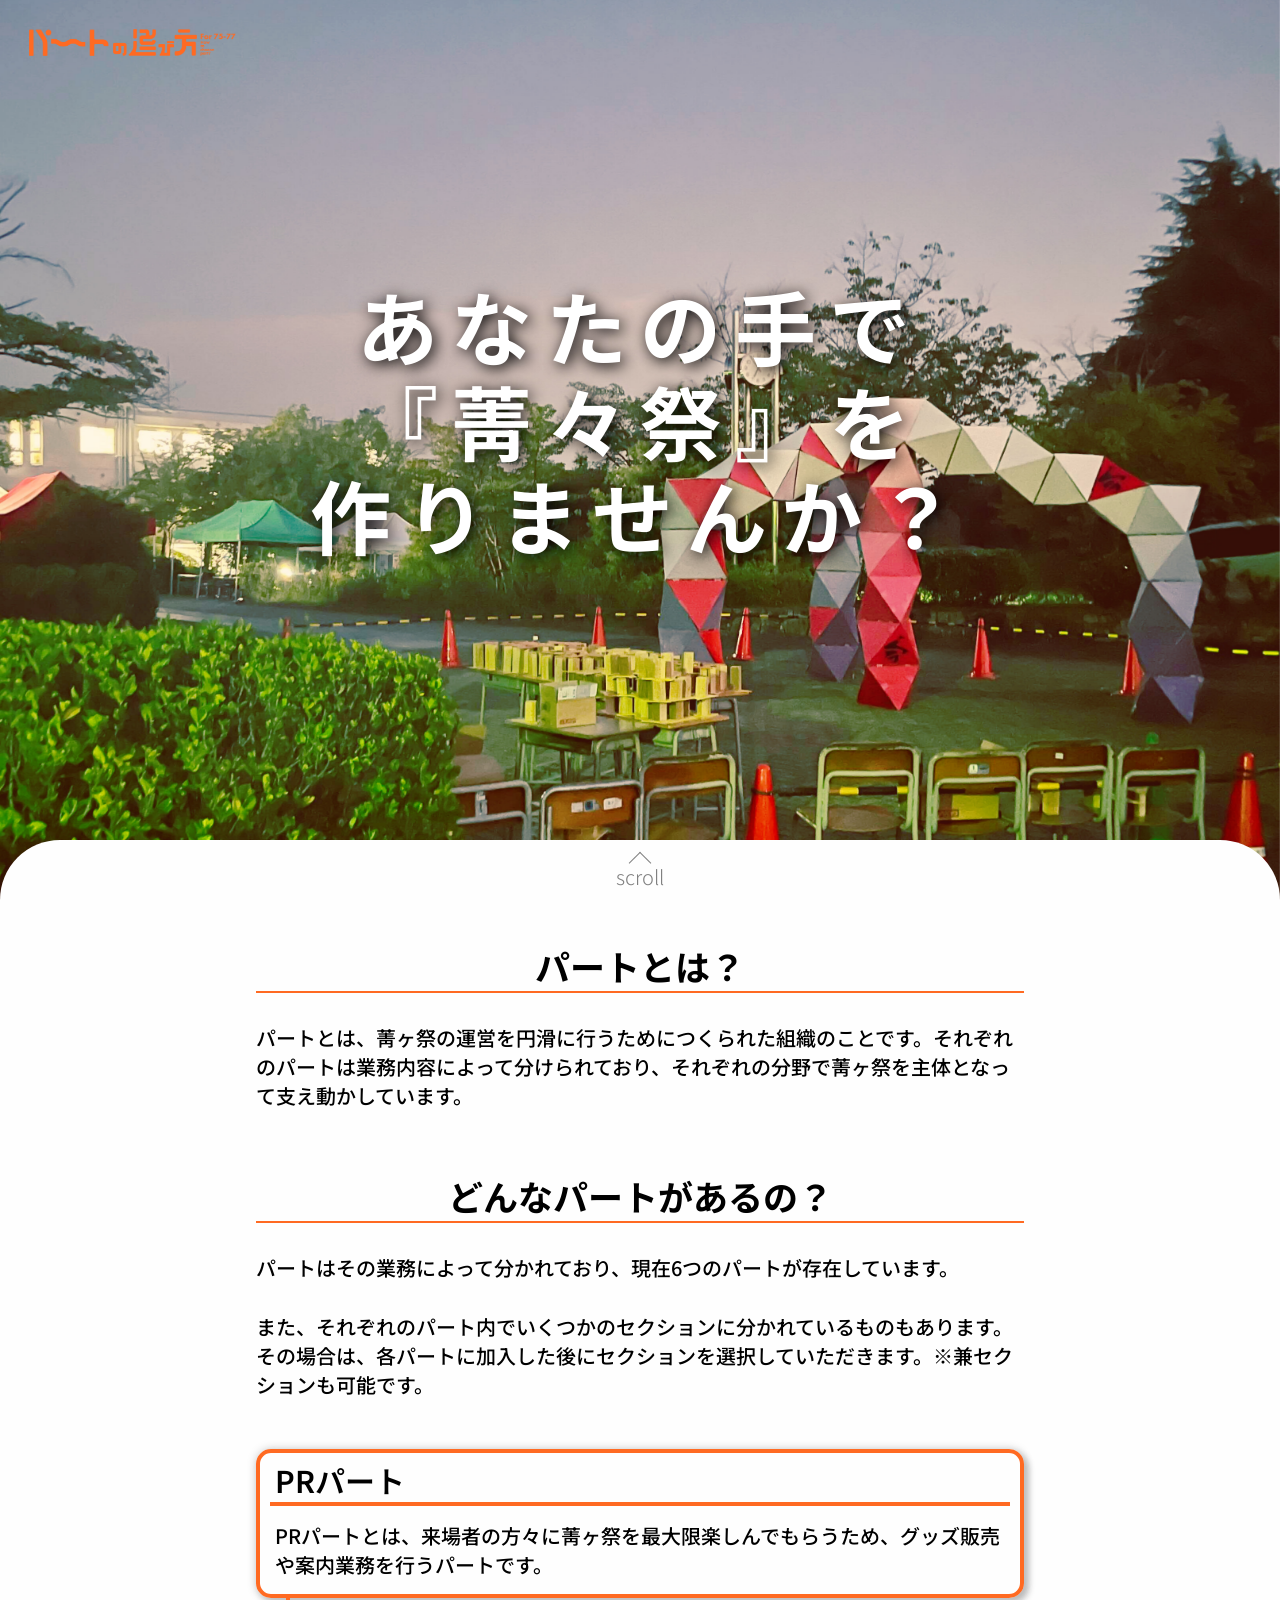
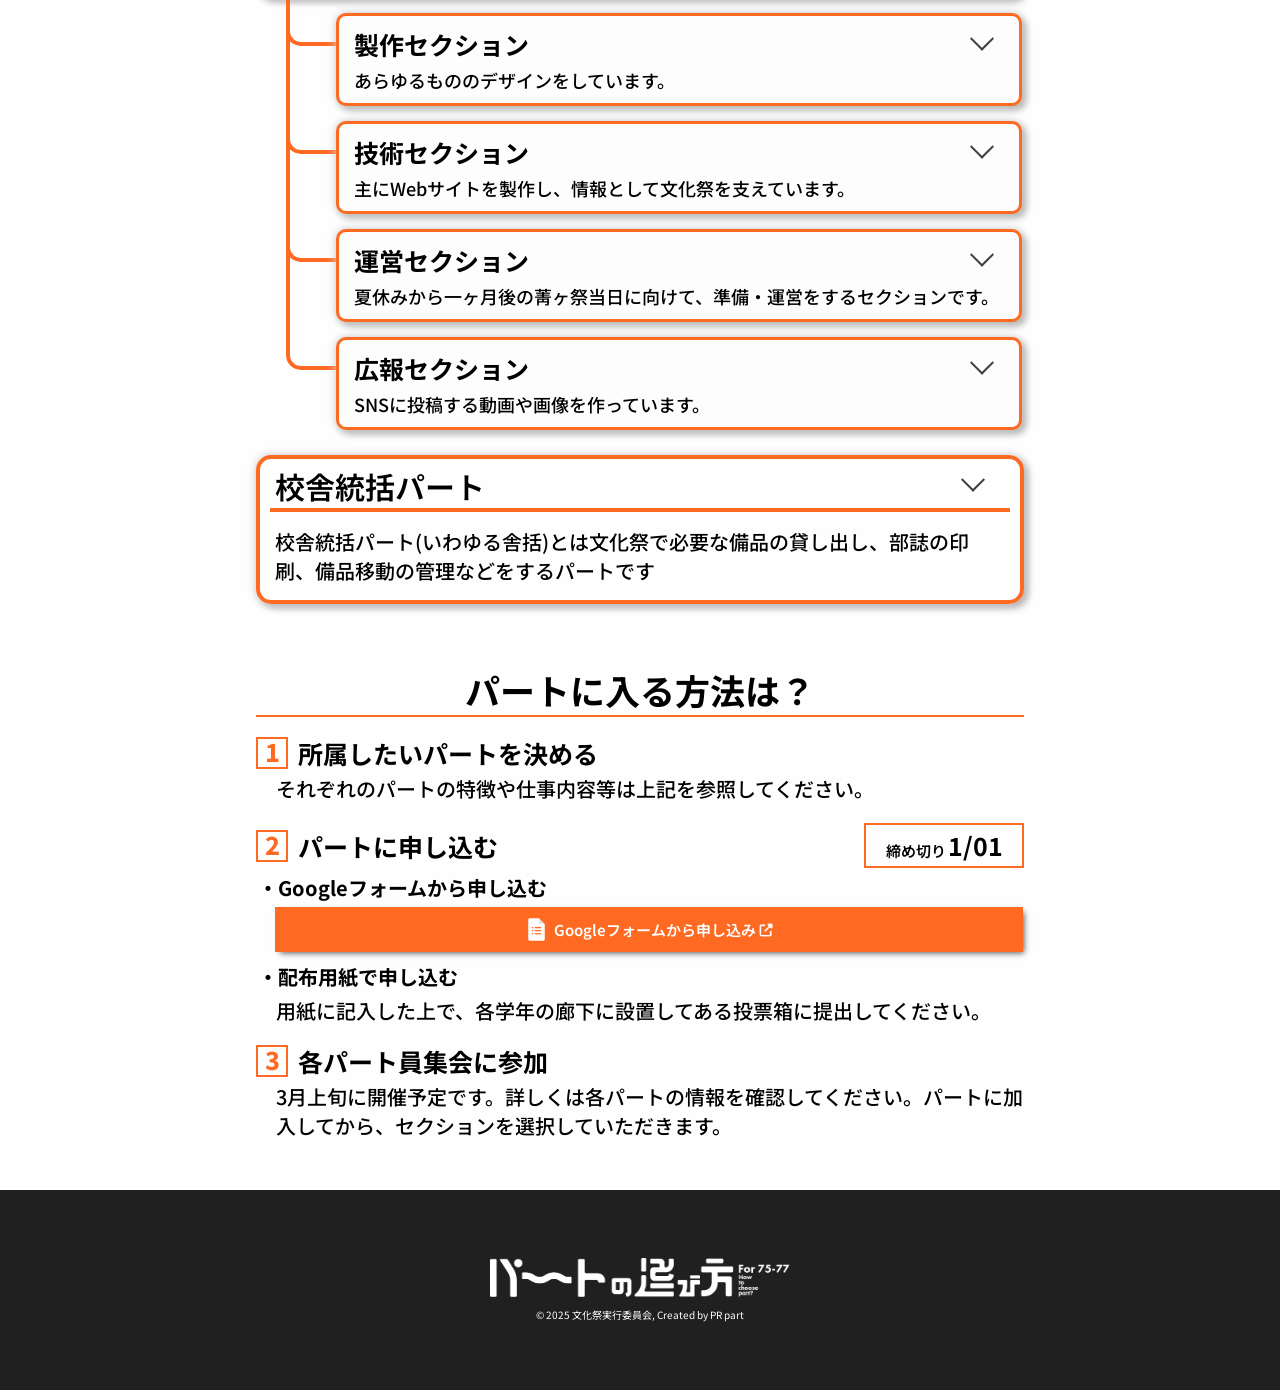
==== part_recruit/part_recruit.html @ 69f1562f "update" ====
<!doctype html>
<html>
    <head>
        <meta charset="UTF-8" />
        <meta name="viewport" content="width=device-width, initial-scale=1.0" />

        <title>パートの選び方 - 東大寺学園文化祭2025</title>
        <meta name="viewport" content="width=device-width,initial-scale=1" />
        <meta name="keywords" content="東大寺,東大寺学園,tdj,文化祭,菁々祭,パートの選び方,パート,セクション,パート員,パート員募集" />
        <meta name="description" content="第61回菁ヶ祭のパート員を募集します！" />
        <meta name="theme-color" content="#ff6a22" />
        <link rel="stylesheet" href="/part_recruit/part_recruit.css" />

        <link rel="preconnect" href="https://fonts.googleapis.com" />
        <link rel="preconnect" href="https://fonts.gstatic.com" crossorigin />
        <link href="https://fonts.googleapis.com/css2?family=Noto+Sans+JP:wght@100..900&display=swap" rel="stylesheet" />
    </head>
    <body>
        <header id="header" class="hidden_header">
            <a href="/part_recruit/part_recruit.html" class="header_link"><img class="head_logo" src="/part_recruit/head_logo.png" /></a>
            <div class="hamburger" onclick="this.classList.toggle('hamburger_active')">
                <div class="hamburger_menu"></div>
            </div>
        </header>
        <main>
            <img class="background" src="/part_recruit/background.jpg" />
            <div class="message_container">
                <p class="message">あなたの手で<br />『菁々祭』を<br />作りませんか？</p>
            </div>
            <div class="card">
                <div class="scroll"></div>
                <p class="scroll_text">scroll</p>
                <div class="desc1_container">
                    <h1 class="desc_title show_up">パートとは？</h1>
                    <p class="desc_text show_up">パートとは、菁ヶ祭の運営を円滑に行うためにつくられた組織のことです。それぞれのパートは業務内容によって分けられており、それぞれの分野で菁ヶ祭を主体となって支え動かしています。</p>
                </div>
                <h1 class="desc_title desc2_title show_up">どんなパートがあるの？</h1>
                <p class="desc_text show_up">パートはその業務によって分かれており、現在6つのパートが存在しています。</p>
                <p class="desc_text show_up">また、それぞれのパート内でいくつかのセクションに分かれているものもあります。その場合は、各パートに加入した後にセクションを選択していただきます。※兼セクションも可能です。</p>
                <div id="parts"></div>
                <h1 class="desc_title desc2_title show_up">パートに入る方法は？</h1>
                <div class="index_container show_up">
                    <p class="desc_index">1</p>
                    <p class="desc_index_text desc_index_text1">所属したいパートを決める</p>
                </div>
                <p class="desc_text show_up index_desc">それぞれのパートの特徴や仕事内容等は上記を参照してください。</p>
                <div class="deadline_container">
                    <div class="index_container show_up">
                        <p class="desc_index">2</p>
                        <p class="desc_index_text desc_index_text2">パートに申し込む</p>
                    </div>
                    <div class="deadline_box show_up">
                        <p class="deadline_text">締め切り</p>
                        <p class="deadline_day">1/01</p>
                    </div>
                </div>
                <p class="desc_text show_up index_desc2">・Googleフォームから申し込む</p>
                <a href="https://seiseisai.com" target="_blank" class="form_link show_up">
                    <img class="form_img1" src="/part_recruit/google_form.png" />
                    <p class="form_text">Googleフォームから申し込み</p>
                    <img class="form_img2" src="/part_recruit/link_mark.png" />
                </a>
                <p class="desc_text show_up index_desc2">・配布用紙で申し込む</p>
                <p class="desc_text show_up index_desc">用紙に記入した上で、各学年の廊下に設置してある投票箱に提出してください。</p>
                <div class="index_container show_up">
                    <p class="desc_index">3</p>
                    <p class="desc_index_text">各パート員集会に参加</p>
                </div>
                <p class="desc_text show_up index_desc">3月上旬に開催予定です。詳しくは各パートの情報を確認してください。パートに加入してから、セクションを選択していただきます。</p>
            </div>
        </main>
        <footer>
            <img class="foot_logo" src="/part_recruit/head_logo.png" />
            <p class="copyright">© 2025 文化祭実行委員会, Created by PR part</p>
        </footer>
    </body>
    <script src="/part_recruit/part_recruit.js" defer></script>
</html>
---- part_recruit/part_recruit.css ----
:root {
    --text-size: 20px;
}
@media screen and (max-width: 768px) {
    :root {
        --text-size: calc((1svw + 1svh) * 1.9);
    }
}
* {
    margin: 0;
    font-family: "Noto Sans JP", sans-serif;
    user-select: none;
}
body {
    overflow-x: hidden;
}
a {
    text-decoration: none;
}
main {
    margin-bottom: 50px;
}
.show_up {
    transform: translateY(75px);
    filter: blur(2px);
    opacity: 0;
    transition:
        transform 0.75s ease-out,
        filter 0.75s ease-out,
        opacity 0.75s ease-out;
}
.show_up.activated {
    transform: translateY(0px);
    filter: blur(0);
    opacity: 100;
}
.show_left {
    transform: translateX(-50px);
    filter: blur(2px);
    opacity: 0;
    transition:
        transform 0.75s ease-out,
        filter 0.75s ease-out,
        opacity 0.75s ease-out;
}
.show_left.activated {
    transform: translateX(0px);
    filter: blur(0);
    opacity: 100;
}
.show_right {
    transform: translateX(50px);
    filter: blur(2px);
    opacity: 0;
    transition:
        transform 0.75s ease-out,
        filter 0.75s ease-out,
        opacity 0.75s ease-out;
}
.show_right.activated {
    transform: translateX(0px);
    filter: blur(0);
    opacity: 100;
}
header {
    position: fixed;
    display: flex;
    width: 100%;
    height: 45px;
    backdrop-filter: blur(8px) sepia(20%) contrast(120%);
    background-color: rgba(255, 255, 255, 0.2);
    border-bottom: solid 1.5px #ff6a22;
    z-index: 100;
    transition: 0.5s;
}
header.hidden_header {
    backdrop-filter: blur(0) sepia(0) contrast(100%);
    background-color: rgba(255, 255, 255, 0);
    border-bottom: solid 1.5px #ff6a2200;
}
.header_link {
    display: block;
    width: 0;
}
.head_logo {
    height: 27px;
    padding: 9px 20px 9px 9px;
    transition: 0.5s;
}
.hidden_header .head_logo {
    padding: 29px 0 29px 29px;
}
@media screen and (max-width: 767px) {
    .hidden_header .head_logo {
        padding: 9px 20px 9px 9px;
    }
}
.background {
    position: fixed;
    z-index: -100;
    width: 100%;
    height: 100svh;
    object-fit: cover;
    margin: 0;
}
@media screen and (max-width: 767px) {
    .background {
        height: 60svh;
    }
}
/*
.hamburger {
    width: 27px;
    height: 27px;
    padding: 9px;
    margin-left: auto;
    background-color: #ff6a22;
    cursor: pointer;
}
.hamburger_menu {
    position: fixed;
    pointer-events: none;
    filter: blur(50px);
    opacity: 0;
    width: 90%;
    height: 90svh;
    top: 5svh;
    left: 5%;
    border-radius: 10px;
    border: solid 1.5px #ff6a22;
    background-color: #ffffffc0;
    transition: 0.5s;
}
.hamburger_active .hamburger_menu {
    width: 60%;
    height: 60svh;
    top: 20svh;
    left: 20%;
    filter: blur(0px);
    opacity: 100;
}
*/
.message_container {
    display: flex;
    align-items: center;
    justify-content: center;
    text-align: center;
    margin: 0;
    width: 100%;
    height: calc(100svh - 60px);
}
@media screen and (max-width: 767px) {
    .message_container {
        height: calc(60svh - 50px);
    }
}
.message {
    --message_size: min(8svw, 9svh);
    font-size: var(--message_size);
    font-weight: 700;
    color: white;
    line-height: calc(var(--message_size) * (7 / 6));
    letter-spacing: calc(var(--message_size) / 6);
    text-shadow: 3px 3px 15px black;
}
.card {
    width: 100%;
    border-top-left-radius: 60px;
    border-top-right-radius: 60px;
    background-color: #fefefe;
    display: flex;
    align-items: center;
    flex-direction: column;
    position: relative;
}
@media screen and (max-width: 767px) {
    .card {
        border-top-left-radius: 30px;
        border-top-right-radius: 30px;
    }
}
.scroll {
    position: absolute;
    top: 15px;
    width: 15px;
    height: 15px;
    transform: rotate(45deg);
    border-left: solid 1.4px #808080;
    border-top: solid 1.4px #808080;
}
.scroll_text {
    position: absolute;
    color: #808080;
    font-size: 20px;
    font-weight: 300;
    padding: 22px 10svw 3svw 10svw;
}
@media screen and (max-width: 767px) {
    .scroll {
        top: 15px;
        width: 10px;
        height: 10px;
    }
    .scroll_text {
        padding-top: 25px;
        font-size: 15px;
        line-height: 10px;
    }
}
.desc1_container {
    display: flex;
    align-items: center;
    flex-direction: column;
}
.desc_title {
    margin-top: 100px;
    text-align: center;
    border-bottom: solid 2px #ff6a22;
    font-weight: 700;
    width: 60svw;
    font-size: 35px;
}
.desc_text {
    margin-top: 30px;
    width: 60svw;
    font-weight: 500;
    font-size: 20px;
}
.desc2_title {
    margin-top: 60px;
}
@media screen and (max-width: 767px) {
    .desc1_container {
        height: calc(40svh + 50px);
    }
    .desc_title {
        width: calc(100% - 50px);
        margin-top: max(40px, min(7.5svh, 16svw));
        font-size: calc(var(--text-size) * (2.5 / 1.9));
    }
    .desc_text {
        width: calc(100% - 50px);
        margin-top: min(5svh, 6svw);
        font-size: var(--text-size);
    }
    .desc2_title {
        font-size: min(var(--text-size) * (2.5 / 1.9), calc((100svw - 50px) / 11));
    }
}
#parts {
    margin-top: 50px;
}
.part_container {
    width: calc(60svw + 50px);
}
.part_box {
    margin: 0 25px 0 25px;
    overflow: hidden;
    border-radius: 15px;
    border: solid #ff6a22 4px;
    box-shadow:
        0px 0px 10px 0px #ccc,
        4px 4px 7px 0px #adadad;
    transition: 0.5s;
}
.part_name {
    width: calc(100% - 25px);
    margin: 0 10px 5px 10px;
    padding: 5px 0 0 5px;
    font-weight: 600;
    font-size: 30px;
    border-bottom: solid #ff6a22 4px;
}
.part_desc {
    margin: 15px 15px 0 15px;
    padding-bottom: 15px;
    font-weight: 500;
    font-size: 20px;
}
@media screen and (max-width: 767px) {
    .part_container {
        width: 100svw;
    }
    .part_name {
        font-size: calc(var(--text-size) * 1.4);
    }
    .part_desc {
        font-size: calc(var(--text-size) * 0.9);
    }
}
.sections {
    padding: 0 25px 25px 25px;
    overflow: hidden;
}
.section_container {
    display: flex;
}
.section_branch {
    margin: 0 0 -20px 30px;
    width: 46px;
    border-bottom-left-radius: 15px;
    border-left: solid #ff6a22 4px;
    border-bottom: solid #ff6a22 4px;
    transform: translateY(-120px);
    filter: blur(2px);
    opacity: 0;
    transition:
        transform 0.75s ease-out,
        filter 0.75s ease-out,
        opacity 0.75s ease-out;
}
.section_branch.activated {
    transform: translateY(-80px);
    filter: blur(0);
    opacity: 100;
}
.section_box {
    width: calc(60svw - 88px);
    overflow: hidden;
    margin-top: 15px;
    border-radius: 10px;
    border: solid #ff6a22 3px;
    background-color: #fdfdfd;
    z-index: 50;
    transition: 0.5s;
    box-shadow:
        0px 0px 10px 0px #ccc,
        4px 4px 7px 0px #adadad;
}
.section_button {
    cursor: pointer;
}
.section_name_box {
    display: flex;
    align-items: center;
    padding: 10px 0 0 15px;
}
.section_name {
    font-weight: 700;
    font-size: 25px;
    transition: 0.5s;
}
.section_arrow {
    border-top: solid #404040 4px;
    border-right: solid #404040 4px;
    transform: translateY(-5.28px) rotate(135deg) scale(0.5);
    margin: 0 20px 0 auto;
    height: 30px;
    aspect-ratio: 1;
    transition: 0.5s;
}
.section_desc {
    width: calc(60svw - 110px);
    padding: 5px 0 10px 15px;
    font-weight: 500;
    font-size: 18px;
}
@media screen and (max-width: 767px) {
    .section_branch {
        margin-left: 3svw;
        width: 8svw;
    }
    .section_name {
        font-size: calc(var(--text-size) * 0.95);
    }
    .section_desc {
        font-size: calc(var(--text-size) * 0.85);
    }
    .section_box {
        width: calc(89svw - 61px);
    }
    .section_desc {
        width: calc(89svw - 83px);
    }
    .section_arrow {
        height: var(--text-size);
        margin-right: 15px;
        transform: translateY(calc(var(--text-size) * -1.41 / 8)) rotate(135deg) scale(0.5);
    }
}
.section_box.opened {
    margin-left: -80px;
    width: calc(60svw - 2px);
}
.opened .section_arrow {
    transform: translateY(5.28px) rotate(-45deg) scale(0.5);
}
.opened .section_name {
    font-size: 30px;
}
@media screen and (max-width: 767px) {
    .section_box.opened {
        margin-left: calc(-11svw - 3px);
        width: 100%;
    }
    .opened .section_arrow {
        transform: translateY(calc(var(--text-size) * 1.41 / 8)) rotate(-45deg) scale(0.5);
    }
    .opened .section_name {
        font-size: calc(var(--text-size) * 1.25);
    }
}
@media screen and (max-width: 320px) {
    .opened .section_name {
        font-size: calc(var(--text-size) * 0.95);
    }
}
.section_detail {
    pointer-events: none;
    width: calc(60svw - 8px);
    max-height: 0;
    overflow: hidden;
    transition: 0.5s;
}
.opened .section_detail {
    max-height: 1000px;
}
.section_detail_title {
    margin: 0 0 5px 15px;
    font-weight: 600;
    font-size: 25px;
}
.section_detail_desc {
    margin: 0 15px 15px 15px;
    font-weight: 500;
    font-size: 17px;
}
@media screen and (max-width: 767px) {
    .section_detail {
        width: calc(100svw - 58px);
    }
    .section_detail_title {
        font-size: calc(var(--text-size) * 1.1);
    }
    .section_detail_desc {
        font-size: calc(var(--text-size) * 0.82);
    }
}
@media screen and (max-width: 320px) {
    .section_detail_title {
        font-size: calc(var(--text-size) * 0.92);
    }
}
.section_status_container {
    margin: 15px;
    display: flex;
    justify-content: space-between;
}
.section_status_bar {
    position: relative;
    width: 12svw;
    border: solid #404040 5px;
    border-radius: 5px;
}
.section_status_inner_bar {
    position: absolute;
    top: -2.6px;
    left: -3px;
    width: var(--bar-width);
    border: solid #ff6a22 3px;
    border-radius: 3px;
}
.section_status_name {
    margin-left: 3px;
    font-weight: 700;
    font-size: min(20px, 1.4svw);
}
@media screen and (max-width: 767px) {
    .section_status_bar {
        width: 20svw;
    }
    .section_status_name {
        font-size: 2.5svw;
    }
}
.part_detail {
    max-height: 0;
    transition: 0.5s;
}
.opened .part_detail {
    max-height: 1000px;
}
.part_name_box {
    display: flex;
    margin: 0 10px 5px 10px;
    padding: 5px 0 0 5px;
    border-bottom: solid #ff6a22 4px;
}
.part_name_box .part_name {
    margin: 0;
    padding: 0;
    border-bottom: none;
}
.part_name_box .section_arrow {
    margin-top: 4px;
}
@media screen and (max-width: 767px) {
    .part_name_box .section_arrow {
        margin-top: 8px;
    }
}
.index_container {
    display: flex;
    align-items: center;
    width: 60svw;
    margin: 20px 0 0 0;
}
.desc_index {
    text-align: center;
    border: solid #ff6a22 2px;
    color: #ff6a22;
    font-weight: 800;
    font-size: 25px;
    line-height: 25px;
    height: 28px;
    width: 28px;
}
.desc_index_text {
    font-weight: 700;
    font-size: 25px;
    line-height: 28px;
    margin: 0 0 0 10px;
}
.index_desc {
    margin: 5px 0 0 20px;
    width: calc(60svw - 20px);
}
.index_desc2 {
    margin: 5px 0 0 3px;
    font-weight: 700;
}
.deadline_container {
    width: 60svw;
    display: flex;
}
.deadline_box {
    border: solid #ff6a22 2px;
    display: flex;
    justify-content: center;
    align-items: flex-end;
    margin: 20px 0 0 10px;
    width: 200px;
}
.deadline_text {
    font-weight: 600;
    font-size: 15px;
    margin: 0 2px 5px 5px;
}
.deadline_day {
    font-weight: 700;
    font-size: 25px;
    margin: 2px 5px 3px 0;
}
.form_link {
    width: calc(60svw - 20px);
    height: 45px;
    background-color: #ff6a22;
    display: flex;
    justify-content: center;
    align-items: center;
    margin: 5px 3px 5px 20px;
    box-shadow: 3px 3px 6px -2px #555;
}
.form_img1 {
    height: 25px;
}
.form_img2 {
    height: 16px;
}
.form_text {
    margin: 0 2px 0 5px;
    color: white;
    font-weight: 600;
    font-size: 15px;
}
@media screen and (max-width: 767px) {
    .index_container {
        width: calc(100svw - 50px);
    }
    .desc_index {
        font-size: calc(var(--text-size) * 1.1);
        line-height: calc(var(--text-size) * 1.15);
        height: calc(var(--text-size) * 1.15);
        width: calc(var(--text-size) * 1.15);
    }
    .desc_index_text {
        font-size: calc(var(--text-size) * 1.1);
    }
    .index_desc {
        width: calc(100% - 70px);
    }
    .form_link {
        height: 40px;
        width: calc(100% - 70px);
    }
    .desc_index_text1 {
        font-size: min(calc(var(--text-size) * 1.1), calc((100svw - 100px) / 12));
    }
    .deadline_container {
        width: calc(100% - 50px);
        flex-direction: column;
    }
    .deadline_day {
        font-size: calc(var(--text-size) * 1.15);
    }
    .deadline_text {
        font-size: calc(var(--text-size) * 0.7);
    }
    .deadline_box {
        margin: 10px 2px 2px 19px;
        width: auto;
        height: auto;
    }
    .desc_index_text2 {
        width: auto;
    }
}
footer {
    height: 200px;
    background-color: #202020;
    display: flex;
    justify-content: center;
    align-items: center;
    flex-direction: column;
}
.foot_logo {
    filter: grayscale(100%) brightness(1000%);
    width: min(80svw, 300px);
    height: fit-content;
}
.copyright {
    margin-top: 10px;
    font-size: 10px;
    color: white;
}
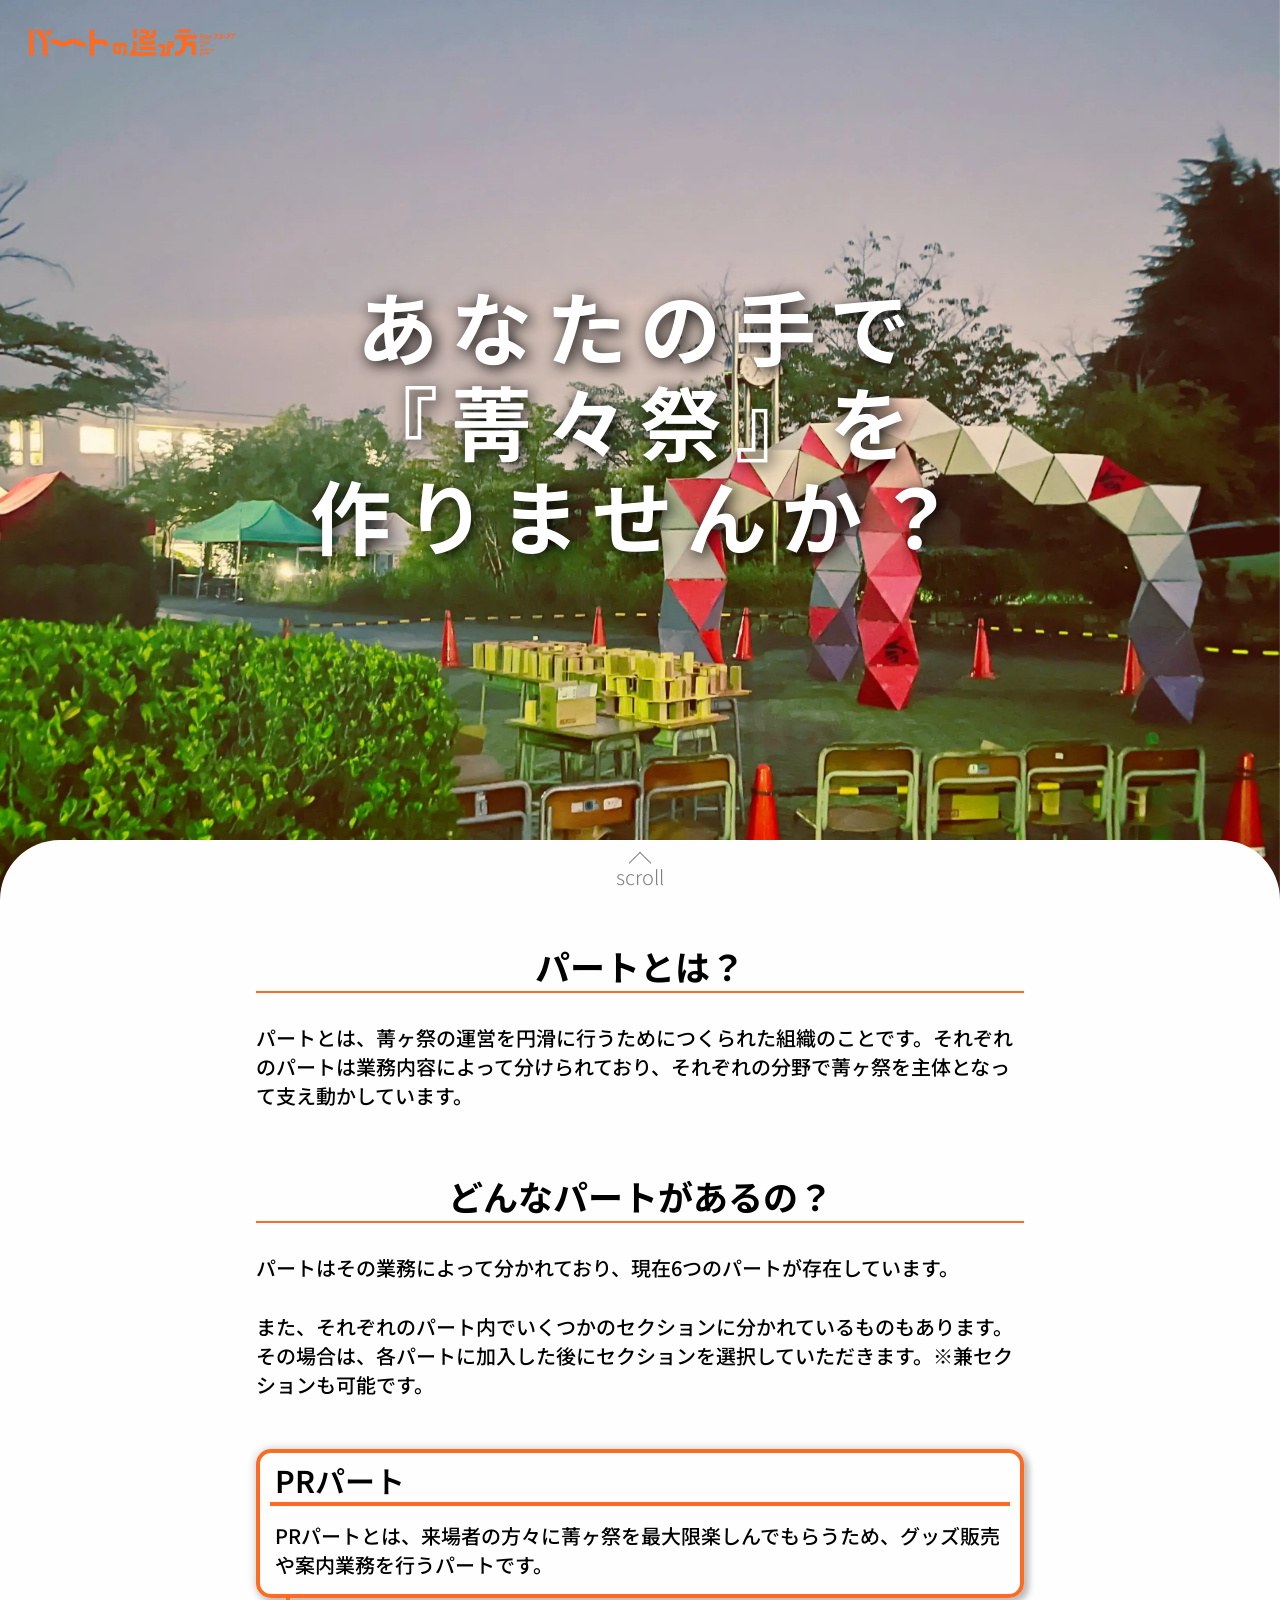
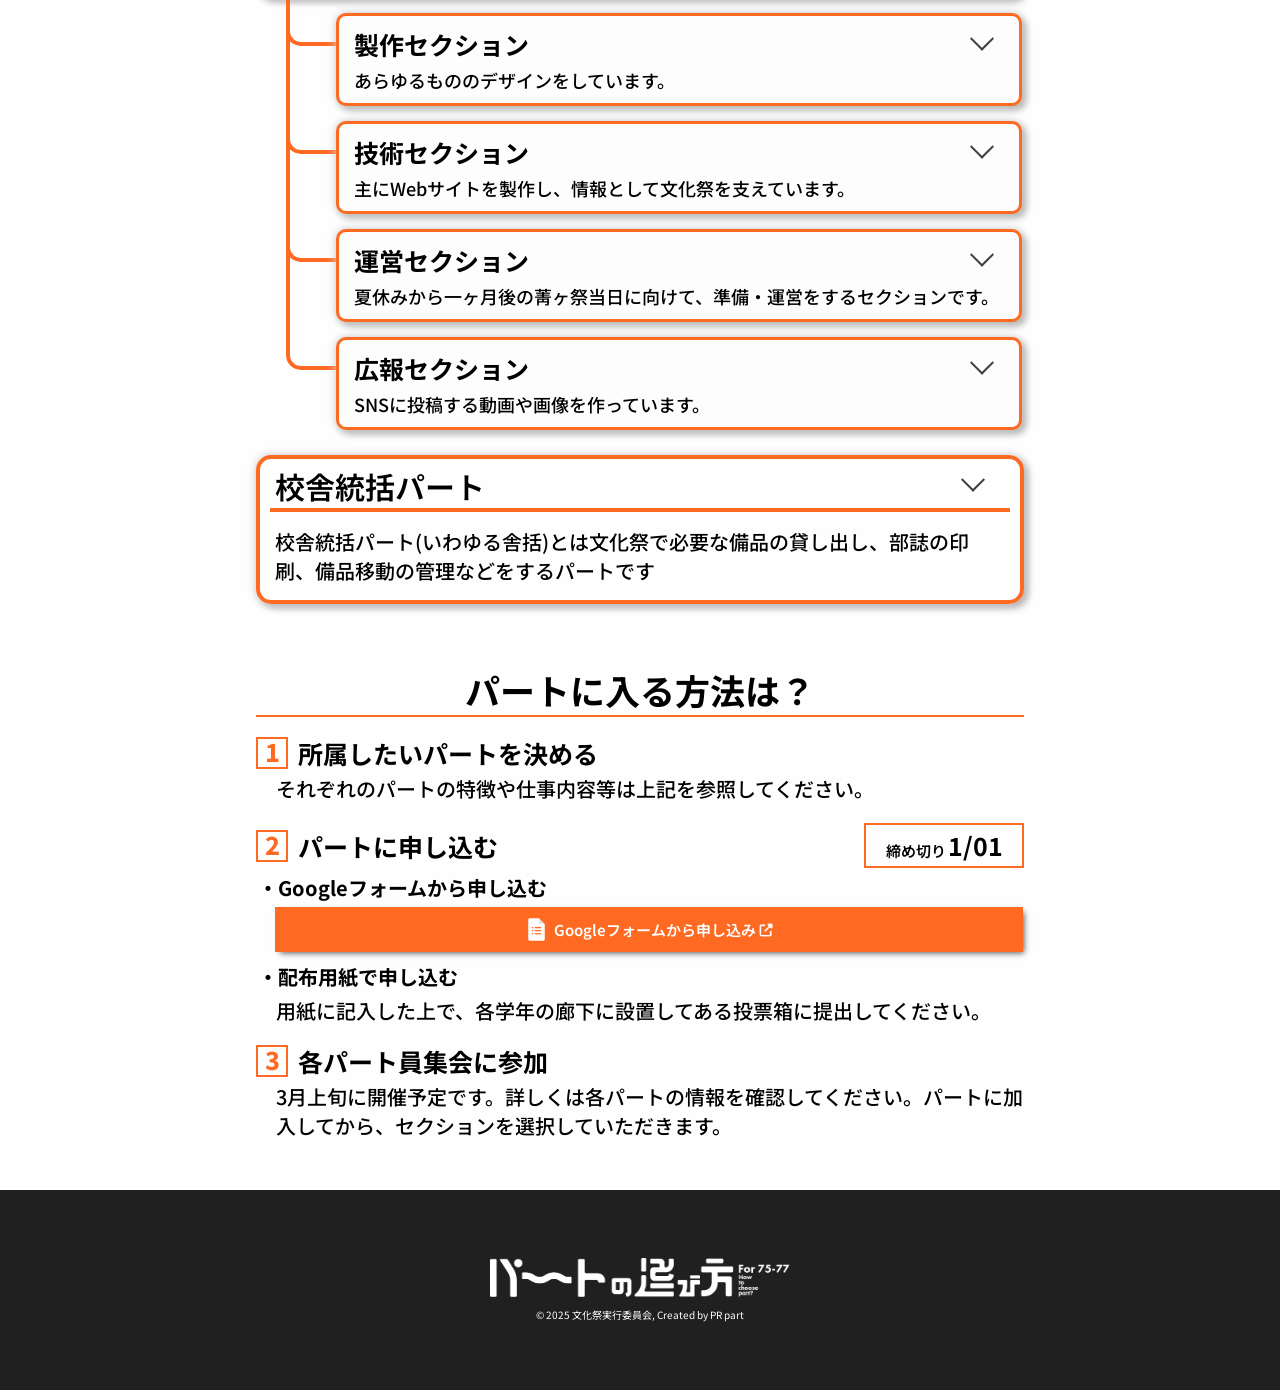
==== commit 9565ee24: "update" ====
--- a/part_recruit/part_recruit.html
+++ b/part_recruit/part_recruit.html
@@ -18,12 +18,9 @@
     <body>
         <header id="header" class="hidden_header">
             <a href="/part_recruit/part_recruit.html" class="header_link"><img class="head_logo" src="/part_recruit/head_logo.png" /></a>
-            <div class="hamburger" onclick="this.classList.toggle('hamburger_active')">
-                <div class="hamburger_menu"></div>
-            </div>
         </header>
         <main>
-            <img class="background" src="/part_recruit/background.jpg" />
+            <img class="background" src="/part_recruit/background.webp" />
             <div class="message_container">
                 <p class="message">あなたの手で<br />『菁々祭』を<br />作りませんか？</p>
             </div>
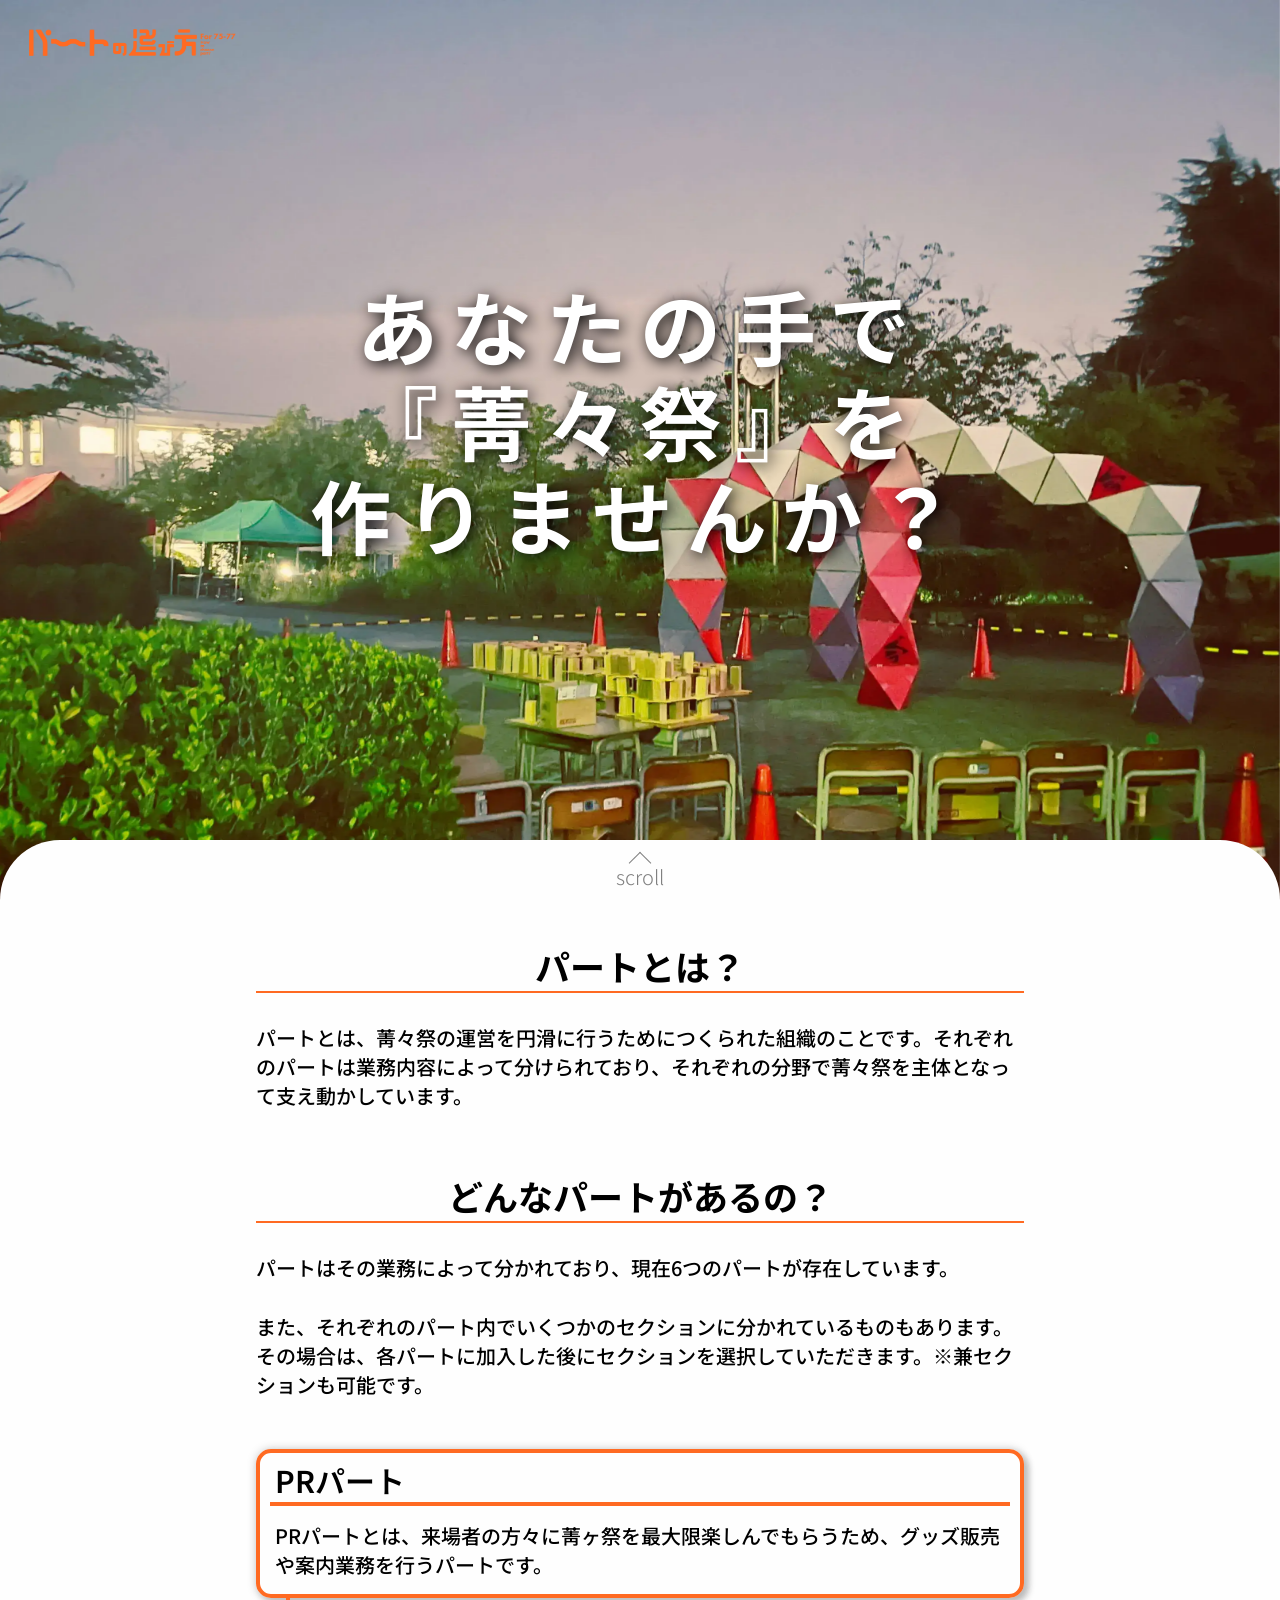
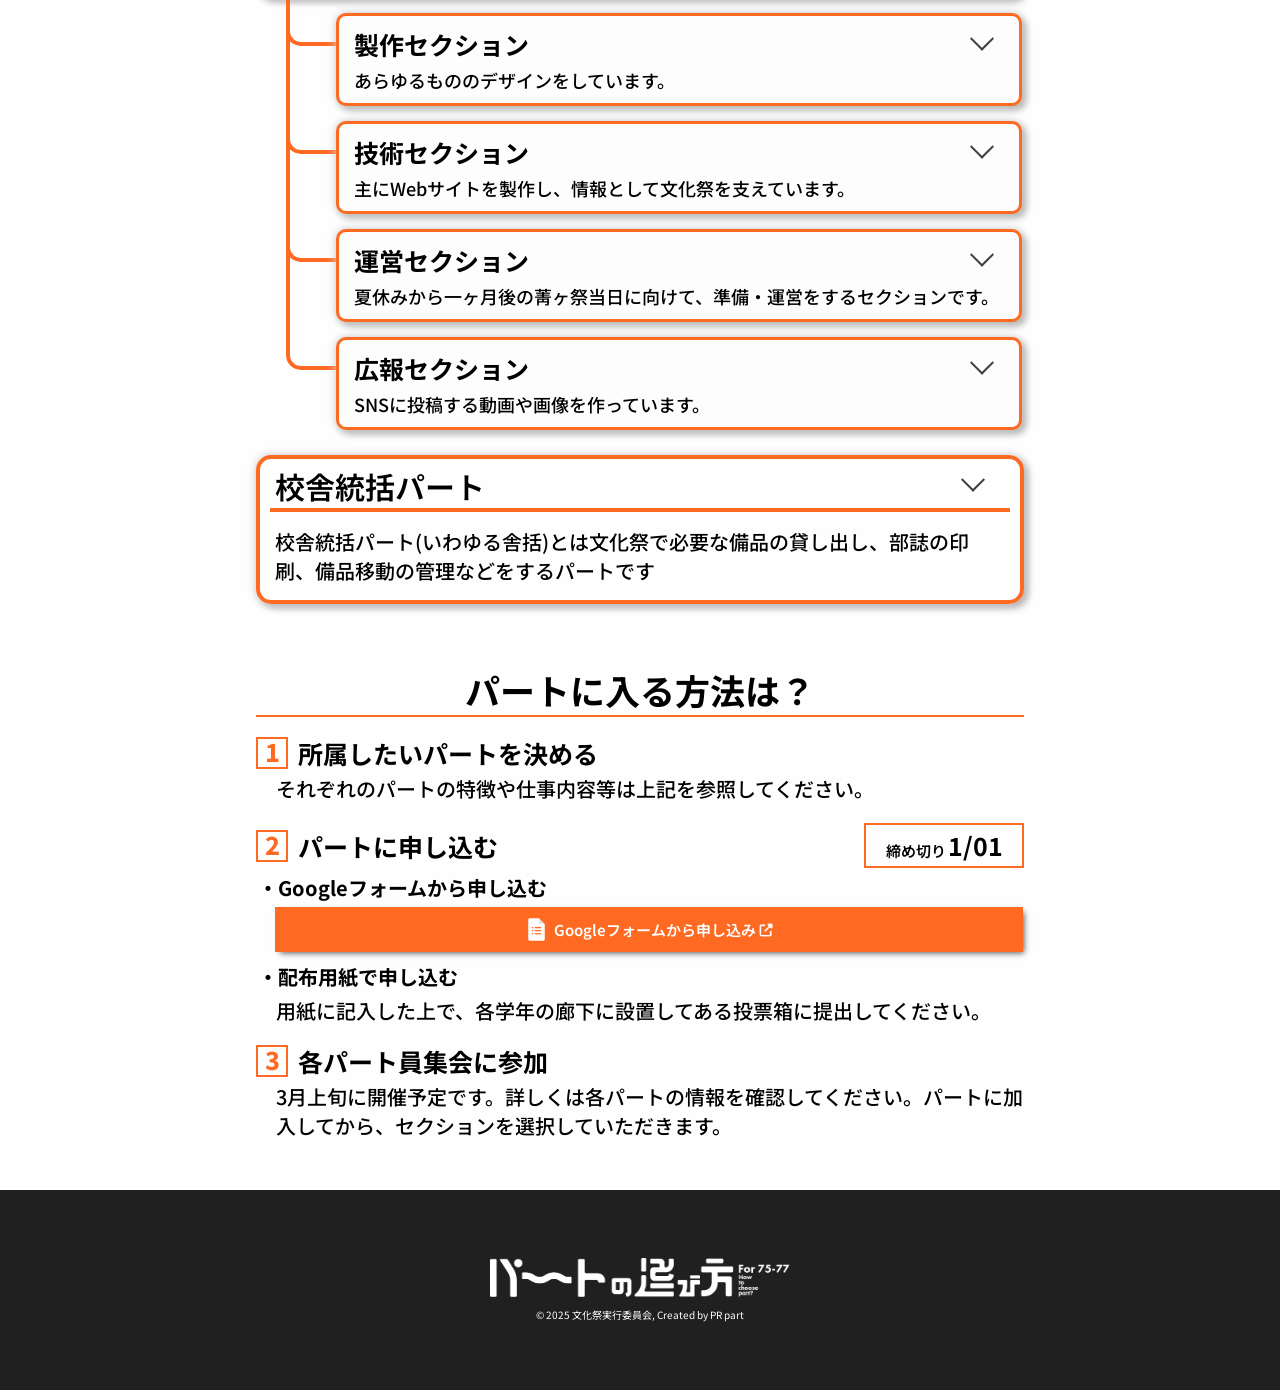
==== commit 19efe416: "update" ====
--- a/part_recruit/part_recruit.html
+++ b/part_recruit/part_recruit.html
@@ -7,7 +7,7 @@
         <title>パートの選び方 - 東大寺学園文化祭2025</title>
         <meta name="viewport" content="width=device-width,initial-scale=1" />
         <meta name="keywords" content="東大寺,東大寺学園,tdj,文化祭,菁々祭,パートの選び方,パート,セクション,パート員,パート員募集" />
-        <meta name="description" content="第61回菁ヶ祭のパート員を募集します！" />
+        <meta name="description" content="第61回菁々祭のパート員を募集します！" />
         <meta name="theme-color" content="#ff6a22" />
         <link rel="stylesheet" href="/part_recruit/part_recruit.css" />
 
@@ -29,7 +29,7 @@
                 <p class="scroll_text">scroll</p>
                 <div class="desc1_container">
                     <h1 class="desc_title show_up">パートとは？</h1>
-                    <p class="desc_text show_up">パートとは、菁ヶ祭の運営を円滑に行うためにつくられた組織のことです。それぞれのパートは業務内容によって分けられており、それぞれの分野で菁ヶ祭を主体となって支え動かしています。</p>
+                    <p class="desc_text show_up">パートとは、菁々祭の運営を円滑に行うためにつくられた組織のことです。それぞれのパートは業務内容によって分けられており、それぞれの分野で菁々祭を主体となって支え動かしています。</p>
                 </div>
                 <h1 class="desc_title desc2_title show_up">どんなパートがあるの？</h1>
                 <p class="desc_text show_up">パートはその業務によって分かれており、現在6つのパートが存在しています。</p>
